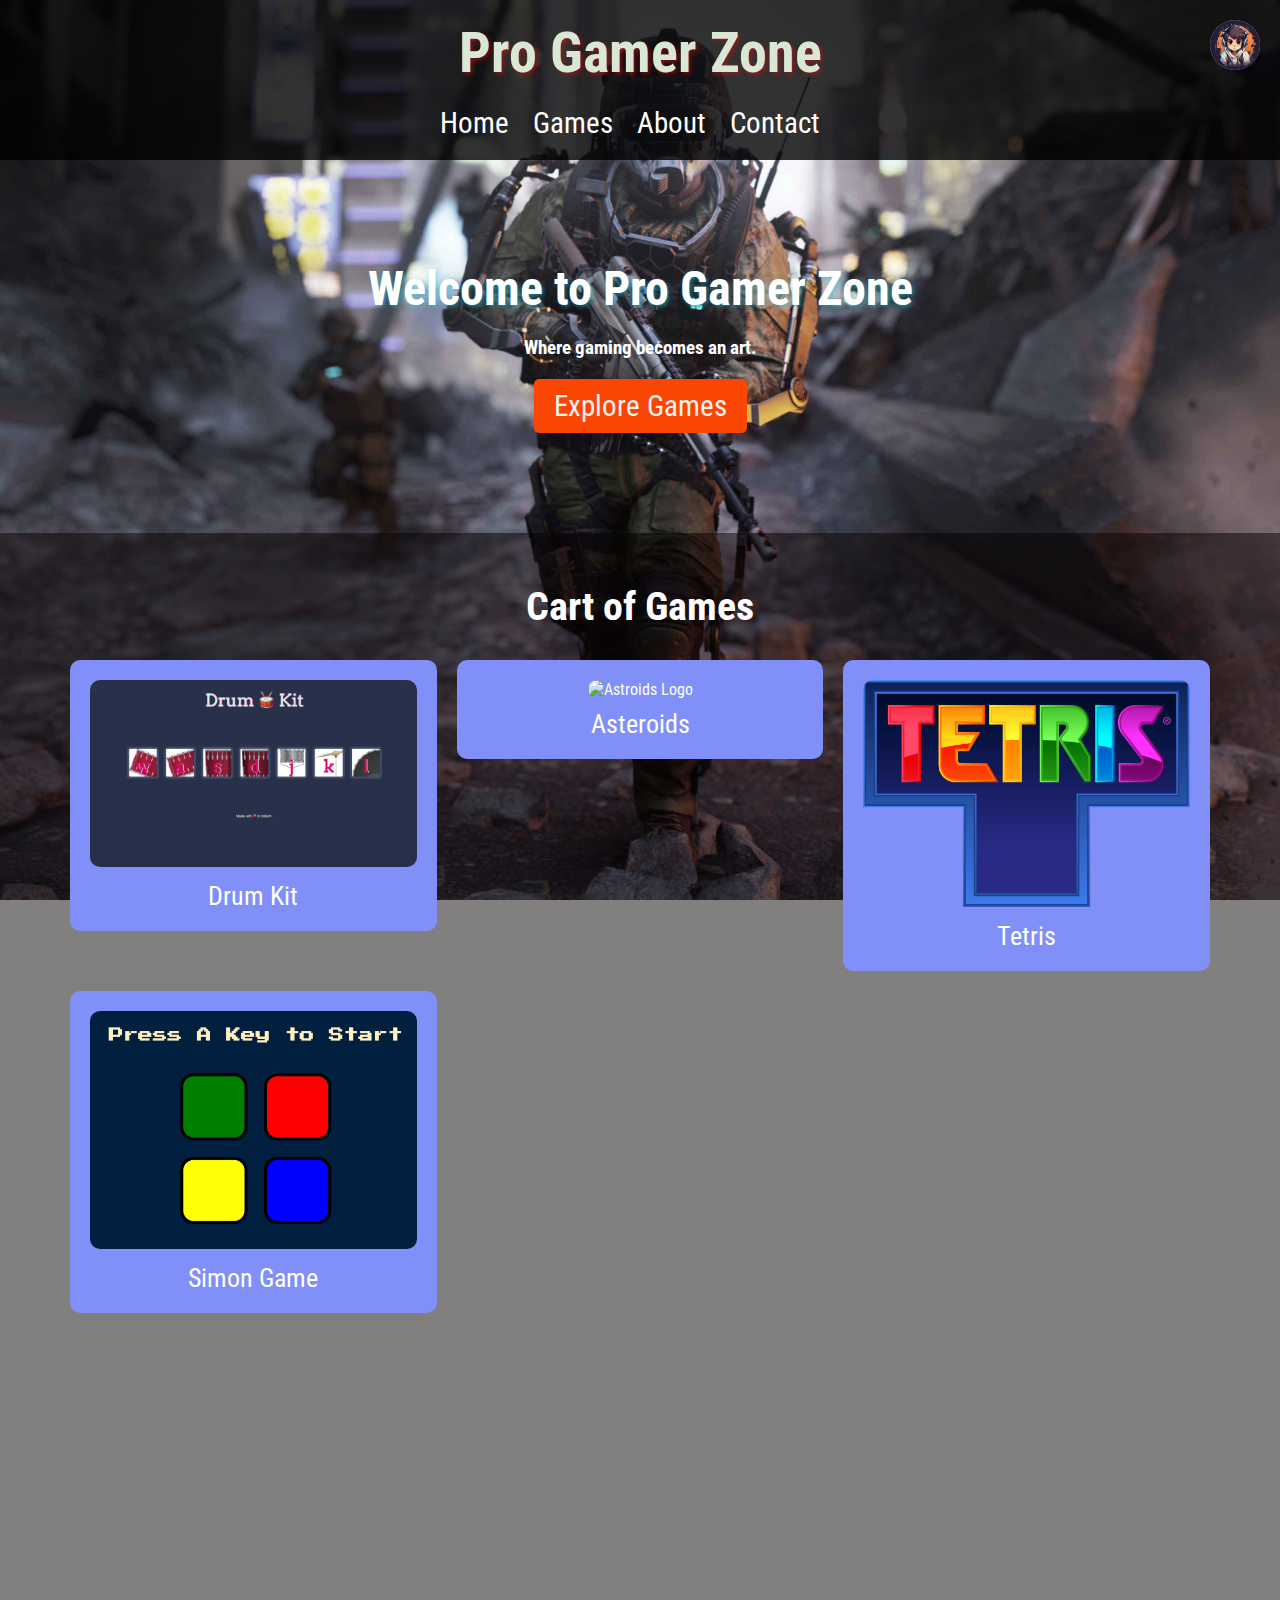
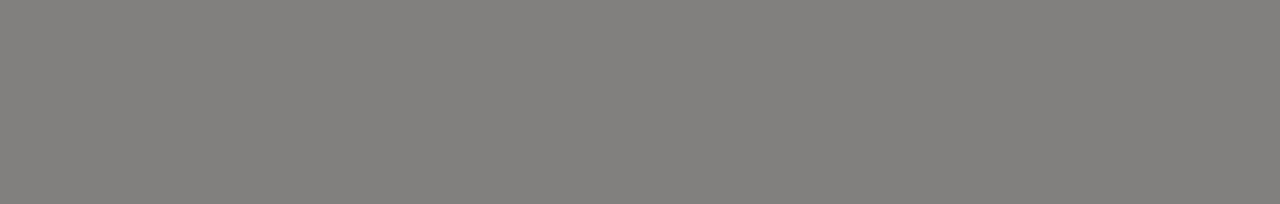
==== index.html @ a377dada "files Added" ====
<!DOCTYPE html>
<html lang="en">
<head>
    <meta charset="UTF-8">
    <meta name="viewport" content="width=device-width, initial-scale=1.0">
    <title>Pro Gamer Zone</title>
    
    <link rel="stylesheet" href="https://unpkg.com/swiper/swiper-bundle.min.css" />
    <link href="https://fonts.googleapis.com/css2?family=Roboto+Condensed:wght@400;700&display=swap" rel="stylesheet">
    <style>
        /* Reset default browser styles */
        * {
            margin: 0;
            padding: 0;
            box-sizing: border-box;
        }

        body {
            font-family: 'Roboto Condensed', sans-serif;
            background-image: url("sources/background.jpg");
            background-size: cover;
            background-position: center;
            color: #ffffff;
            margin: 0;
            padding: 0;
            background-attachment: fixed;
        }

        .container {
            max-width: 1200px;
            margin: 0 auto;
            padding: 0 20px;
        }

        header {
            padding: 20px 0;
            text-align: center;
            background-color: rgba(0, 0, 0, 0.8);
            position: relative;
        }

        header h1 {
            color: rgb(216, 232, 213);
            font-size: 3.5rem;
            text-shadow: 2px 2px 4px rgba(240, 5, 5, 0.5);
            margin-bottom: 20px;
        }

        nav ul {
            list-style-type: none;
            margin: 0;
            padding: 0;
        }

        nav ul li {
            display: inline;
            margin-right: 20px;
        }

        nav ul li a {
            color: #fefefe;
            text-decoration: none;
            font-size: 1.8rem;
            transition: color 0.3s;
        }

        nav ul li a:hover {
            color: #fa4604;
        }

        .avatar {
            position: absolute;
            top: 20px;
            right: 20px;
            width: 50px;
            height: 50px;
            background-color: rgba(255, 255, 255, 0.7);
            border-radius: 50%;
            display: flex;
            justify-content: center;
            align-items: center;
            cursor: pointer;
            transition: background-color 0.3s;
        }

        .avatar img {
            width: 50px;
            height: 50px;
            border-radius: 50%;
            object-fit: cover;
        }

        .avatar:hover {
            background-color: rgba(255, 255, 255, 0.9);
        }

        .user-options {
            position: absolute;
            top: 80px;
            right: 20px;
            background-color: rgba(255, 255, 255, 0.9);
            border-radius: 10px;
            box-shadow: 0px 0px 10px rgba(0, 0, 0, 0.3);
            padding: 10px 20px;
            display: none;
            z-index: 1;
        }

        .user-options ul {
            list-style-type: none;
            padding: 0;
            margin: 0;
        }

        .user-options ul li {
            margin-bottom: 10px;
        }

        .user-options ul li a {
            color: #333;
            text-decoration: none;
            font-size: 1.6rem;
        }

        .user-options ul li a:hover {
            color: #fa4604;
        }

        .hero {
            background-color: rgba(0, 0, 0, 0);
            color: #ffffff;
            padding: 100px 0;
            text-align: center;
            position: relative;
            overflow: hidden;
        }

        .hero h2 {
            font-size: 3rem;
            margin-bottom: 20px;
            text-shadow: 2px 2px 4px rgba(9, 202, 232, 0.5);
        }

        .btn {
            display: inline-block;
            background-color: #fa4604;
            color: #f5f1f1;
            padding: 10px 20px;
            text-decoration: none;
            border-radius: 5px;
            font-size: 1.8rem;
            margin-top: 20px;
            transition: all 0.3s ease;
        }

        .btn:hover {
            background-color: #e62908;
        }

        .game-list {
            background-color: rgba(6, 0, 0, 0.5);
            color: #fff;
            padding: 50px 0;
            text-align: center;
        }

        .game-list h2 {
            font-size: 2.5rem;
            margin-bottom: 20px;
        }

        .game-list ul {
            list-style-type: none;
            padding: 0;
            margin: 0;
            display: flex;
            flex-wrap: wrap;
            justify-content: center;
        }

        .game-list li {
            margin: 10px;
            flex: 0 0 calc(33.333% - 20px);
            max-width: calc(33.333% - 20px);
            position: relative;
            overflow: hidden;
            transform: translateY(50px);
            opacity: 0;
            transition: transform 0.5s ease, opacity 0.5s ease;
        }

        .game-list li a {
            display: block;
            background-color: #818ff8;
            color: #fff;
            padding: 20px;
            text-decoration: none;
            border-radius: 10px;
            transition: all 0.3s ease;
        }

        .game-list li a:hover {
            background-color: #f3800d;
        }

        .game-list li img {
            width: 100%;
            height: auto;
            border-radius: 10px;
        }

        .game-list li p {
            margin-top: 10px;
            font-size: 1.6rem;
        }

        footer {
            background-color: #333;
            color: #fff;
            padding: 20px 0;
            text-align: center;
        }

        footer p {
            font-size: 1.4rem;
        }

        .social-media {
            margin-top: 20px;
        }

        .social-media a {
            color: #fff;
            font-size: 1.6rem;
            margin: 0 10px;
            transition: color 0.3s;
        }

        .social-media a:hover {
            color: #fa4604;
        }
    </style>
</head>
<body>
    <header>
        <div class="container">
            <h1>Pro Gamer Zone</h1>
            <nav>
                <ul>
                    <li><a href="index.html">Home</a></li>
                    <li><a href="#" onclick="checkLogin('games.html')">Games</a></li>
                    <li><a href="about.html">About</a></li>
                    <li><a href="contact.html">Contact</a></li>
                </ul>
            </nav>
            <div class="avatar" onclick="toggleUserOptions()">
                <img src="./sources/login2.jpeg" alt="User Avatar">
            </div>
            <div class="user-options" id="userOptions">
                <ul>
                    <li><a href="login/index.html">Login</a></li>
                    <li><a href="#" onclick="logout()">Logout</a></li>
                </ul>
            </div>
        </div>
    </header>
    <section class="hero">
        <div class="container">
            <h2>Welcome to Pro Gamer Zone</h2>
            <h3>Where gaming becomes an art.</h3>
            <a href="games.html" class="btn">Explore Games</a>
        </div>
    </section>
    <section class="game-list">
        <div class="container">
            <h2>Cart of Games</h2>
            <ul>
                
                <li>
                    <a href="#" onclick="checkLogin('Drum-Kit-main/index.html')">
                        <img src="./sources/Drumkit.jpeg" alt="Drum Kit Logo">
                        <p>Drum Kit</p>
                        
                    </a>
                </li>
                <li>
                    <a href="#" onclick="checkLogin('ASTEROIDS/index.html')">
                        <img src="https://imageio.forbes.com/specials-images/imageserve/618ed11bde61f1b9de93c0c6/The-space-themed-multidirectional-shooter-arcade-game--Asteroids--/960x0.jpg?format=jpg&width=960" alt="Astroids Logo">
                        <p>Asteroids</p>
                       
                    </a>
                </li>
               
                <li>
                    <a href="#" onclick="checkLogin('Tetris/tetris2.html')">
                        <img src="./sources/tetris.png" alt="Tik Tac Toe Logo">
                        <p>Tetris</p>
                       
                    </a>
                </li>
                <li>
                    <a href="#" onclick="checkLogin('Simon Game Challenge Completed/index.html')">
                        <img src="./sources/simon.png" alt="Simon Game Logo">
                        <p>Simon Game</p>
                       
                    </a>
                </li>
                <li>
                    <a href="#" onclick="checkLogin('Minesweeper/index.html')">
                        <img src="./sources/mineseeperimage.png" alt="Tetris Logo">
                        <p>Minesweeper</p>
                       
                    </a>
                </li>
                <li>
                    <a href="#" onclick="checkLogin('FLAPPY-BIRD-GAME-main/index.html')">
                        <img src="./sources/Flappy_Bird_icon.png" alt="Tetris Logo">
                        <p>Flappy Bird</p>
                       
                    </a>
                </li>
                <li>
                    <a href="#" onclick="checkLogin('snake.js-master/index.html')">
                        <img src="./sources/snake.png" alt="Tetris Logo">
                        <p>Snake</p>
                       
                    </a>
                </li>
                <li>
                    <a href="#" onclick="checkLogin('tic-tac-toe/index.html')">
                        <img src="./sources/tictactoe.png" alt="Tetris Logo">
                        <p>Tic-Tac-Toe</p>
                       
                    </a>
                </li>
            </ul>
        </div>
    </section>
    <script>
        // Function to check login status and handle animations
        function checkLogin(gamePage) {
            console.log("Checking login status...");
            var username = localStorage.getItem('username');
            console.log("Username:", username);
            if (!username) {
                alert('Please login to access games.');
                console.log("Redirecting to login page...");
                window.location.href = "login/index.html";
            } else {
                console.log("User is logged in, redirecting to game page:", gamePage);
                window.location.href = gamePage;
            }
        }

        // Function to handle logout
        function logout() {
            console.log("Logging out...");
            localStorage.removeItem('username');
            alert("You have been logged out.");
        }

        // Function to toggle user options menu
        function toggleUserOptions() {
            var userOptions = document.getElementById('userOptions');
            userOptions.style.display = userOptions.style.display === 'block' ? 'none' : 'block';
        }

        // Animation for game list items
        document.addEventListener("DOMContentLoaded", function() {
            var gameItems = document.querySelectorAll('.game-list li');
            gameItems.forEach(function(item, index) {
                setTimeout(function() {
                    item.style.transform = 'translateY(0)';
                    item.style.opacity = '1';
                }, index * 200); // Add delay to each item for a staggered effect
            });
        });
    </script>
</body>
</html>
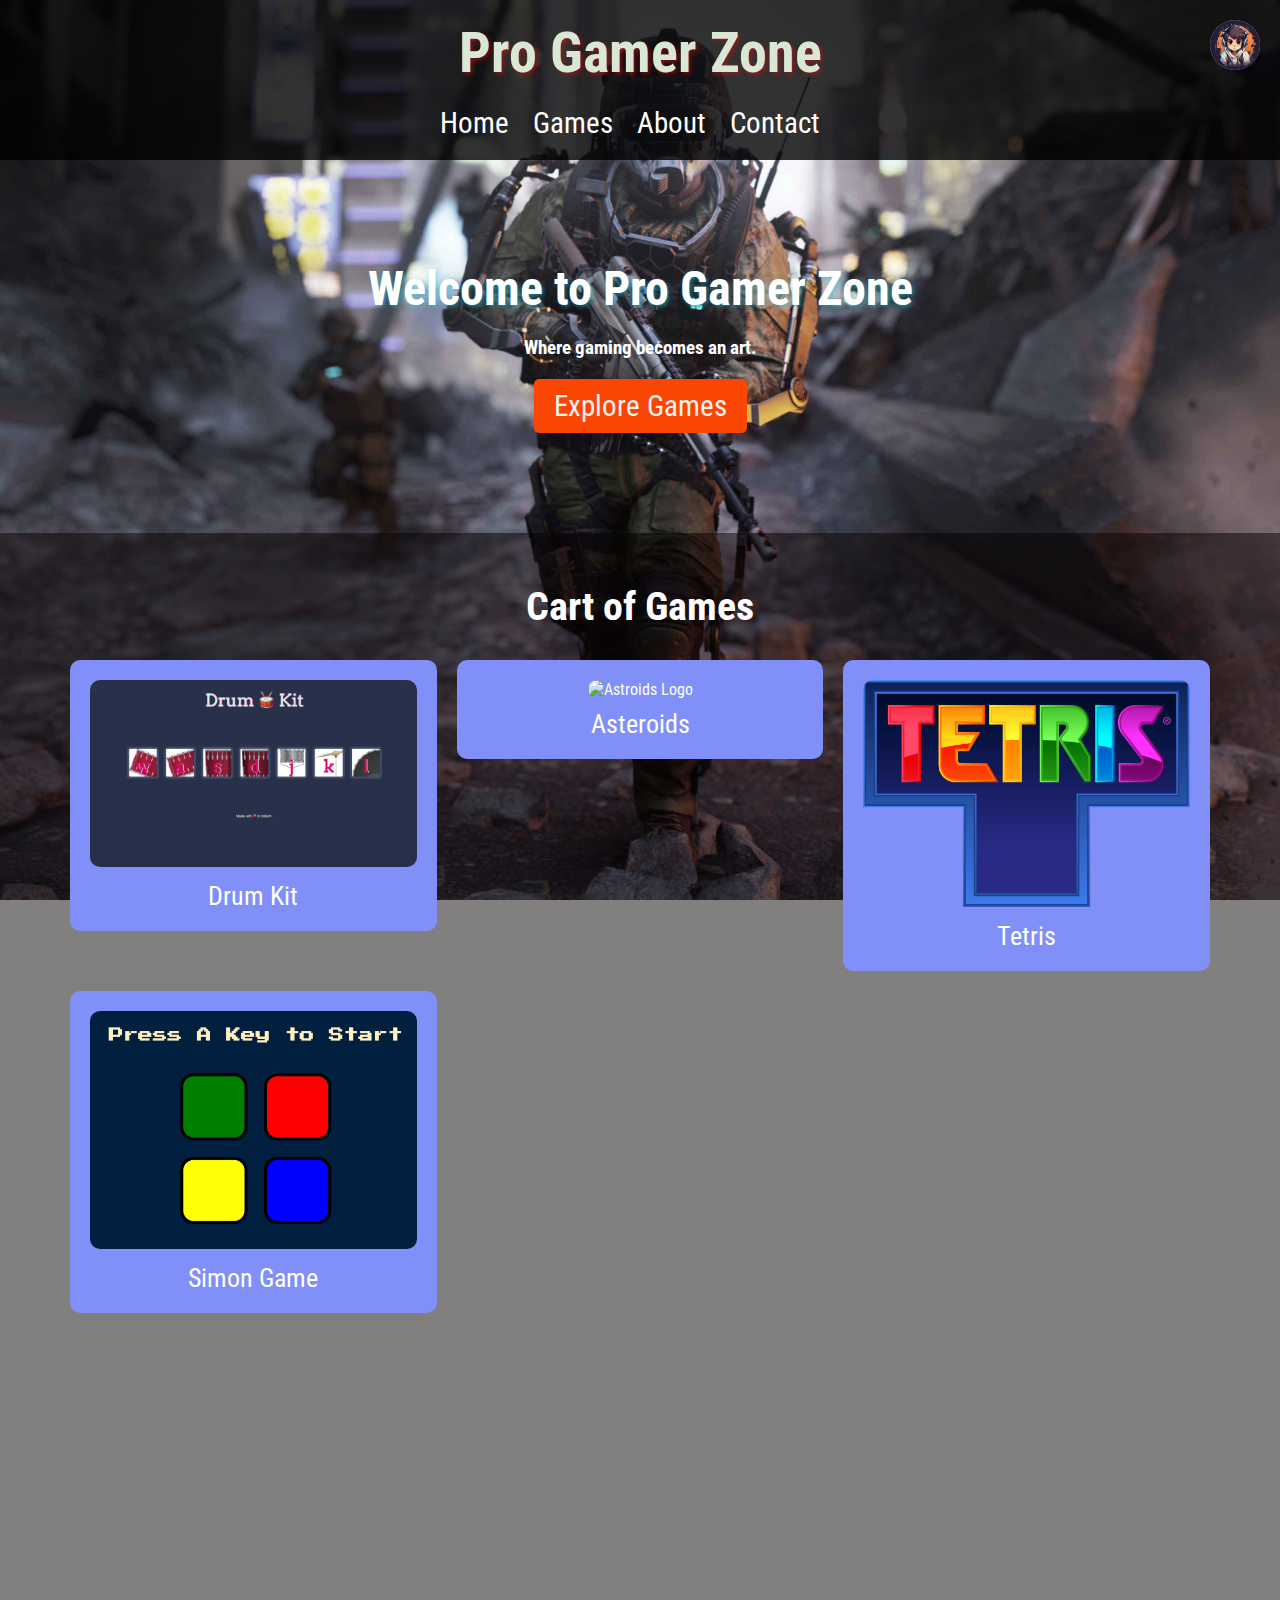
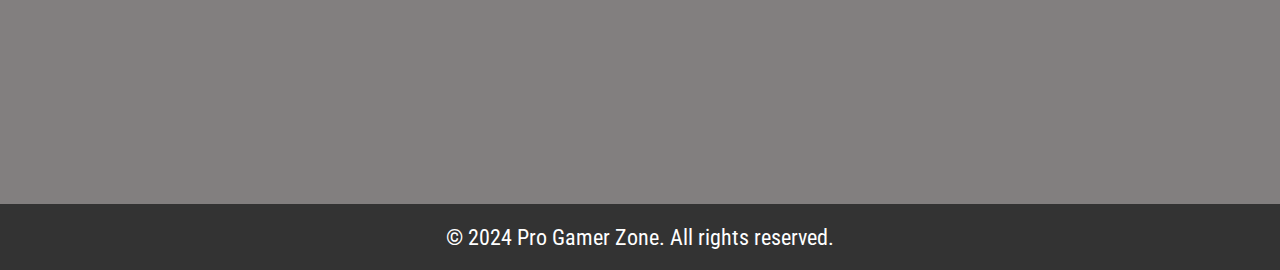
==== commit 4b5558c0: "Update index.html" ====
--- a/index.html
+++ b/index.html
@@ -336,6 +336,11 @@
             </ul>
         </div>
     </section>
+    <footer>
+        <div class="container">
+            <p>&copy; 2024 Pro Gamer Zone. All rights reserved.</p>
+        </div>
+    </footer>
     <script>
         // Function to check login status and handle animations
         function checkLogin(gamePage) {
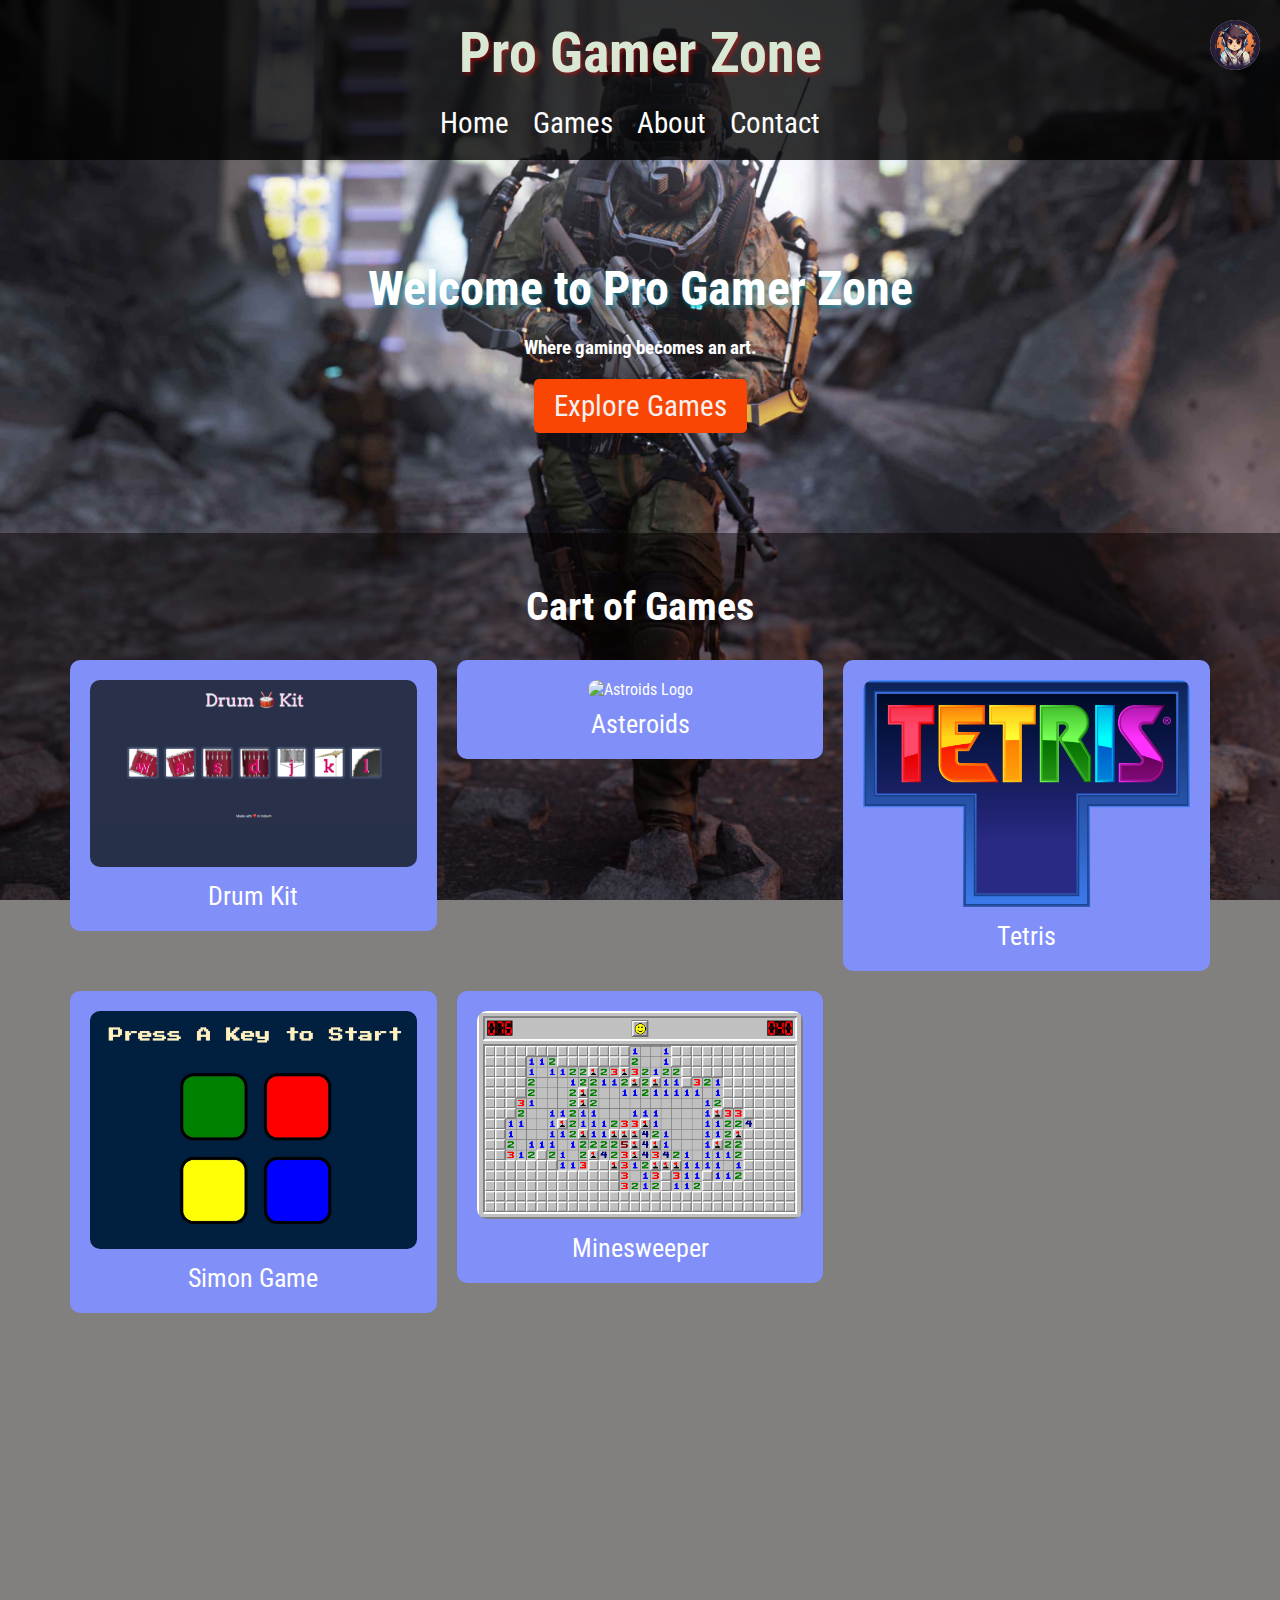
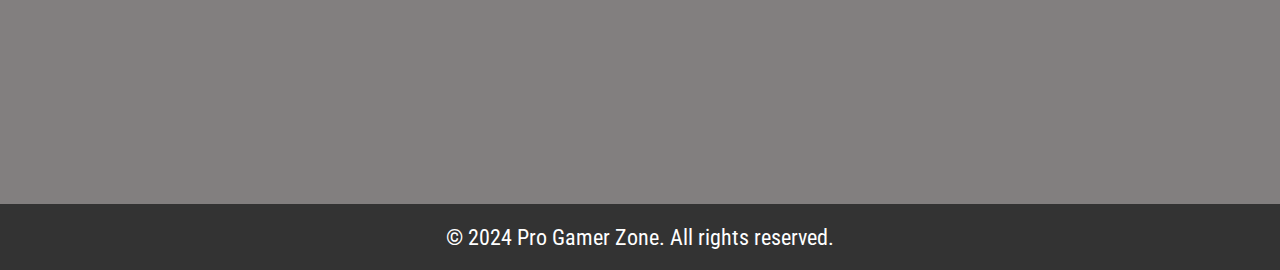
==== commit 24591691: "Update index.html" ====
--- a/index.html
+++ b/index.html
@@ -8,7 +8,7 @@
     <link rel="stylesheet" href="https://unpkg.com/swiper/swiper-bundle.min.css" />
     <link href="https://fonts.googleapis.com/css2?family=Roboto+Condensed:wght@400;700&display=swap" rel="stylesheet">
     <style>
-        /* Reset default browser styles */
+      
         * {
             margin: 0;
             padding: 0;
@@ -377,7 +377,7 @@
                 setTimeout(function() {
                     item.style.transform = 'translateY(0)';
                     item.style.opacity = '1';
-                }, index * 200); // Add delay to each item for a staggered effect
+                }, index * 200); 
             });
         });
     </script>
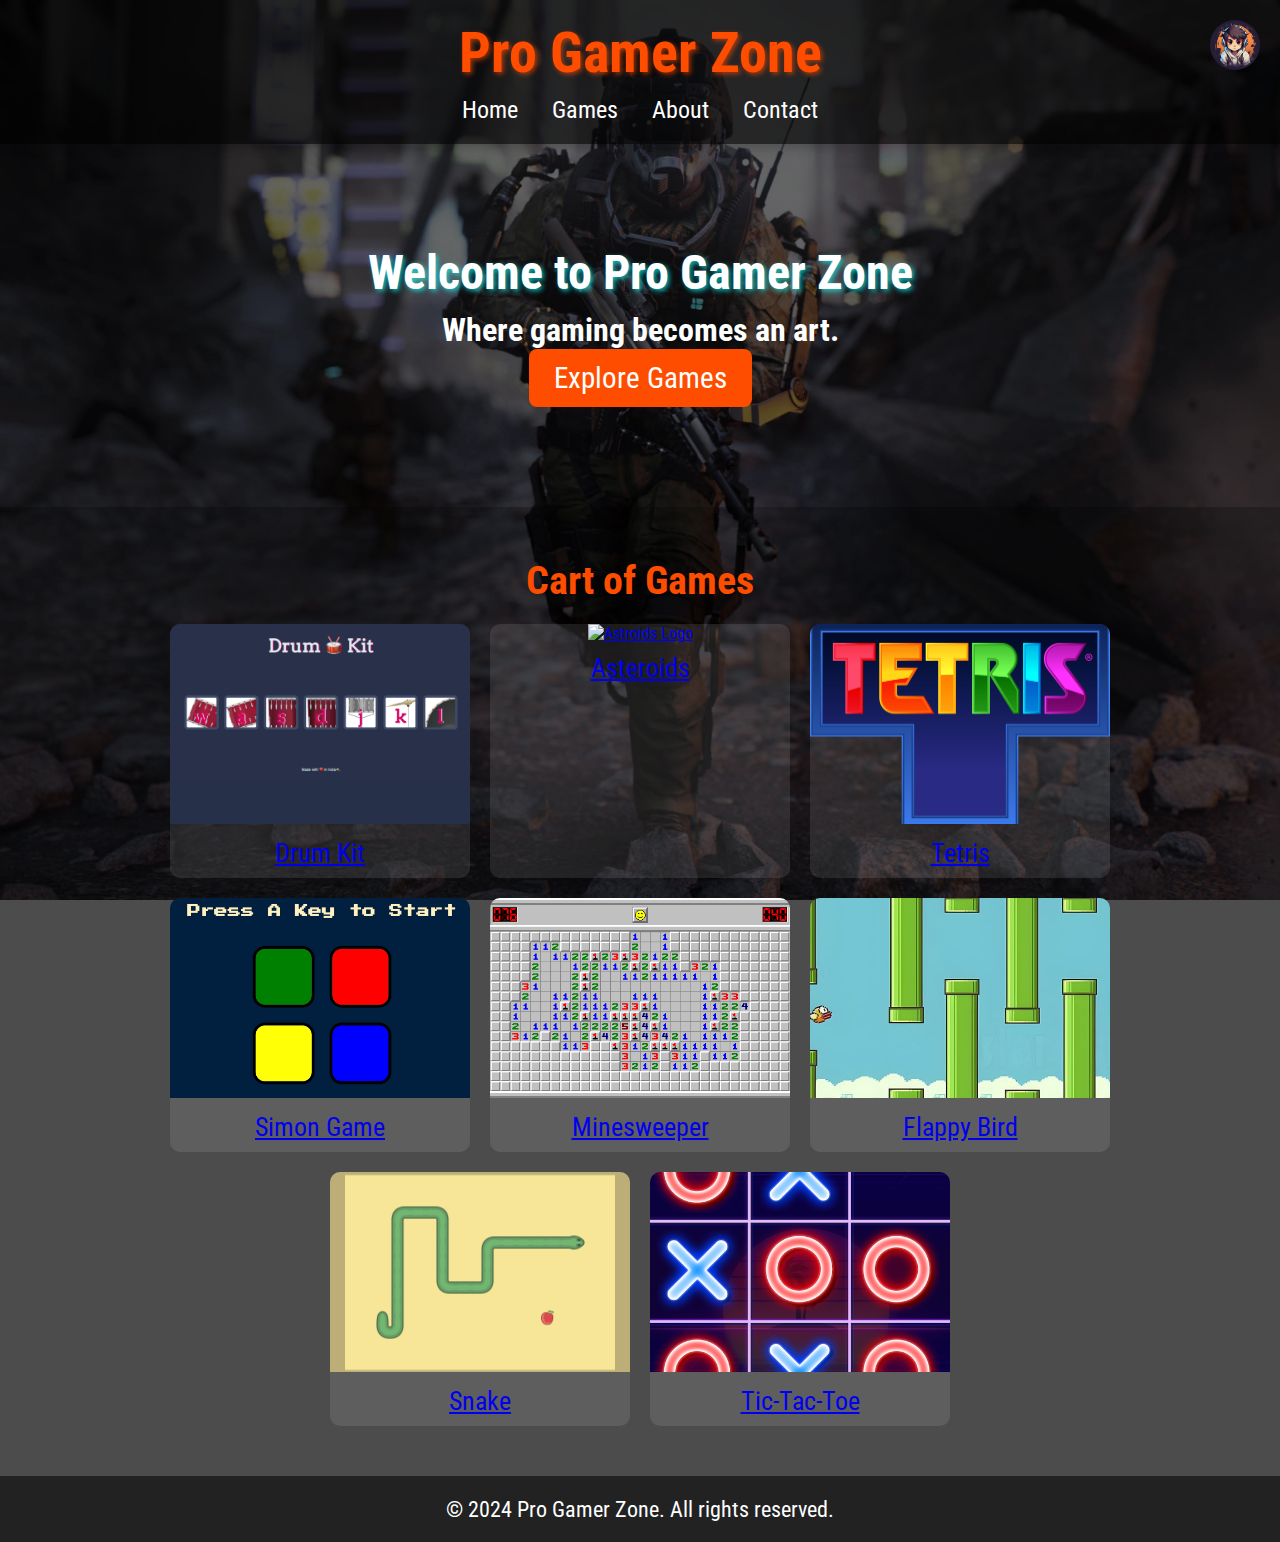
==== commit eaa68238: "Update index.html" ====
--- a/index.html
+++ b/index.html
@@ -9,236 +9,227 @@
     <link href="https://fonts.googleapis.com/css2?family=Roboto+Condensed:wght@400;700&display=swap" rel="stylesheet">
     <style>
       
-        * {
-            margin: 0;
-            padding: 0;
-            box-sizing: border-box;
-        }
+     * {
+        margin: 0;
+        padding: 0;
+        box-sizing: border-box;
+        font-family: 'Roboto Condensed', sans-serif;
+    }
+    
+    body {
+        background-image: url("sources/background.jpg");
+        background-size: cover;
+        background-position: center;
+        background-attachment: fixed;
+        color: #ffffff;
+    }
+    
+    .container {
+        max-width: 1200px;
+        margin: auto;
+        padding: 0 20px;
+    }
+    
+    /* Header */
+    header {
+        padding: 20px 0;
+        background: rgba(0, 0, 0, 0.85);
+        text-align: center;
+        position: relative;
+        box-shadow: 0 4px 10px rgba(0, 0, 0, 0.2);
+    }
+    
+    header h1 {
+        font-size: 3.5rem;
+        color: #ff4d00;
+        text-shadow: 2px 2px 5px rgba(255, 77, 0, 0.6);
+    }
+    
+    nav ul {
+        list-style: none;
+        margin-top: 10px;
+    }
+    
+    nav ul li {
+        display: inline;
+        margin: 0 15px;
+    }
+    
+    nav ul li a {
+        color: #ffffff;
+        text-decoration: none;
+        font-size: 1.5rem;
+        transition: color 0.3s ease-in-out;
+    }
+    
+    nav ul li a:hover {
+        color: #ff4d00;
+    }
+    
+    /* Avatar */
+    .avatar {
+        position: absolute;
+        top: 20px;
+        right: 20px;
+        width: 50px;
+        height: 50px;
+        border-radius: 50%;
+        overflow: hidden;
+        transition: transform 0.3s ease;
+    }
+    
+    .avatar:hover {
+        transform: scale(1.1);
+    }
+    
+    .avatar img {
+        width: 100%;
+        height: 100%;
+        object-fit: cover;
+    }
+    
+    /* User Options */
+    .user-options {
+        position: absolute;
+        top: 80px;
+        right: 20px;
+        background: rgba(255, 255, 255, 0.95);
+        padding: 10px 15px;
+        border-radius: 8px;
+        box-shadow: 0 4px 10px rgba(0, 0, 0, 0.3);
+        display: none;
+    }
+    
+    .user-options ul {
+        list-style: none;
+        padding: 0;
+    }
+    
+    .user-options ul li {
+        margin: 10px 0;
+    }
+    
+    .user-options ul li a {
+        color: #333;
+        font-size: 1.4rem;
+        text-decoration: none;
+    }
+    
+    .user-options ul li a:hover {
+        color: #ff4d00;
+    }
+    
+    /* Hero Section */
+    .hero {
+        text-align: center;
+        padding: 100px 0;
+        background: rgba(0, 0, 0, 0.6);
+    }
+    
+    .hero h2 {
+        font-size: 3rem;
+        text-shadow: 2px 2px 5px rgba(0, 255, 255, 0.7);
+    }
+    
+    .hero h3 {
+        font-size: 2rem;
+        margin-top: 10px;
+    }
+    
+    .btn {
+        display: inline-block;
+        background: #ff4d00;
+        color: #fff;
+        padding: 12px 25px;
+        text-decoration: none;
+        font-size: 1.8rem;
+        border-radius: 8px;
+        transition: background 0.3s ease;
+    }
+    
+    .btn:hover {
+        background: #e03c00;
+    }
+    
+    /* Game List */
+    .game-list {
+        text-align: center;
+        padding: 50px 0;
+        background: rgba(0, 0, 0, 0.7);
+    }
+    
+    .game-list h2 {
+        font-size: 2.5rem;
+        margin-bottom: 20px;
+        color: #ff4d00;
+    }
+    
+    .game-list ul {
+        display: flex;
+        flex-wrap: wrap;
+        justify-content: center;
+        gap: 20px;
+    }
+    
+    .game-list li {
+        width: 300px;
+        background: rgba(255, 255, 255, 0.1);
+        border-radius: 10px;
+        overflow: hidden;
+        transition: transform 0.3s ease, box-shadow 0.3s ease;
+    }
+    
+    .game-list li:hover {
+        transform: scale(1.05);
+        box-shadow: 0 5px 15px rgba(255, 77, 0, 0.4);
+    }
+    
+    .game-list li img {
+        width: 100%;
+        height: 200px;
+        object-fit: cover;
+    }
+    
+    .game-list li p {
+        font-size: 1.6rem;
+        padding: 10px;
+    }
+    
+    /* Footer */
+    footer {
+        background: #222;
+        color: #fff;
+        text-align: center;
+        padding: 20px 0;
+    }
+    
+    footer p {
+        font-size: 1.4rem;
+    }
+    
+    /* Responsive Design */
+    @media (max-width: 768px) {
+        header h1 {
+            font-size: 2.5rem;
+        }
+    
+        nav ul li a {
+            font-size: 1.3rem;
+        }
+    
+        .hero h2 {
+            font-size: 2.5rem;
+        }
+    
+        .game-list ul {
+            flex-direction: column;
+        }
+    
+        .game-list li {
+            width: 100%;
+        }
+    }
 
-        body {
-            font-family: 'Roboto Condensed', sans-serif;
-            background-image: url("sources/background.jpg");
-            background-size: cover;
-            background-position: center;
-            color: #ffffff;
-            margin: 0;
-            padding: 0;
-            background-attachment: fixed;
-        }
-
-        .container {
-            max-width: 1200px;
-            margin: 0 auto;
-            padding: 0 20px;
-        }
-
-        header {
-            padding: 20px 0;
-            text-align: center;
-            background-color: rgba(0, 0, 0, 0.8);
-            position: relative;
-        }
-
-        header h1 {
-            color: rgb(216, 232, 213);
-            font-size: 3.5rem;
-            text-shadow: 2px 2px 4px rgba(240, 5, 5, 0.5);
-            margin-bottom: 20px;
-        }
-
-        nav ul {
-            list-style-type: none;
-            margin: 0;
-            padding: 0;
-        }
-
-        nav ul li {
-            display: inline;
-            margin-right: 20px;
-        }
-
-        nav ul li a {
-            color: #fefefe;
-            text-decoration: none;
-            font-size: 1.8rem;
-            transition: color 0.3s;
-        }
-
-        nav ul li a:hover {
-            color: #fa4604;
-        }
-
-        .avatar {
-            position: absolute;
-            top: 20px;
-            right: 20px;
-            width: 50px;
-            height: 50px;
-            background-color: rgba(255, 255, 255, 0.7);
-            border-radius: 50%;
-            display: flex;
-            justify-content: center;
-            align-items: center;
-            cursor: pointer;
-            transition: background-color 0.3s;
-        }
-
-        .avatar img {
-            width: 50px;
-            height: 50px;
-            border-radius: 50%;
-            object-fit: cover;
-        }
-
-        .avatar:hover {
-            background-color: rgba(255, 255, 255, 0.9);
-        }
-
-        .user-options {
-            position: absolute;
-            top: 80px;
-            right: 20px;
-            background-color: rgba(255, 255, 255, 0.9);
-            border-radius: 10px;
-            box-shadow: 0px 0px 10px rgba(0, 0, 0, 0.3);
-            padding: 10px 20px;
-            display: none;
-            z-index: 1;
-        }
-
-        .user-options ul {
-            list-style-type: none;
-            padding: 0;
-            margin: 0;
-        }
-
-        .user-options ul li {
-            margin-bottom: 10px;
-        }
-
-        .user-options ul li a {
-            color: #333;
-            text-decoration: none;
-            font-size: 1.6rem;
-        }
-
-        .user-options ul li a:hover {
-            color: #fa4604;
-        }
-
-        .hero {
-            background-color: rgba(0, 0, 0, 0);
-            color: #ffffff;
-            padding: 100px 0;
-            text-align: center;
-            position: relative;
-            overflow: hidden;
-        }
-
-        .hero h2 {
-            font-size: 3rem;
-            margin-bottom: 20px;
-            text-shadow: 2px 2px 4px rgba(9, 202, 232, 0.5);
-        }
-
-        .btn {
-            display: inline-block;
-            background-color: #fa4604;
-            color: #f5f1f1;
-            padding: 10px 20px;
-            text-decoration: none;
-            border-radius: 5px;
-            font-size: 1.8rem;
-            margin-top: 20px;
-            transition: all 0.3s ease;
-        }
-
-        .btn:hover {
-            background-color: #e62908;
-        }
-
-        .game-list {
-            background-color: rgba(6, 0, 0, 0.5);
-            color: #fff;
-            padding: 50px 0;
-            text-align: center;
-        }
-
-        .game-list h2 {
-            font-size: 2.5rem;
-            margin-bottom: 20px;
-        }
-
-        .game-list ul {
-            list-style-type: none;
-            padding: 0;
-            margin: 0;
-            display: flex;
-            flex-wrap: wrap;
-            justify-content: center;
-        }
-
-        .game-list li {
-            margin: 10px;
-            flex: 0 0 calc(33.333% - 20px);
-            max-width: calc(33.333% - 20px);
-            position: relative;
-            overflow: hidden;
-            transform: translateY(50px);
-            opacity: 0;
-            transition: transform 0.5s ease, opacity 0.5s ease;
-        }
-
-        .game-list li a {
-            display: block;
-            background-color: #818ff8;
-            color: #fff;
-            padding: 20px;
-            text-decoration: none;
-            border-radius: 10px;
-            transition: all 0.3s ease;
-        }
-
-        .game-list li a:hover {
-            background-color: #f3800d;
-        }
-
-        .game-list li img {
-            width: 100%;
-            height: auto;
-            border-radius: 10px;
-        }
-
-        .game-list li p {
-            margin-top: 10px;
-            font-size: 1.6rem;
-        }
-
-        footer {
-            background-color: #333;
-            color: #fff;
-            padding: 20px 0;
-            text-align: center;
-        }
-
-        footer p {
-            font-size: 1.4rem;
-        }
-
-        .social-media {
-            margin-top: 20px;
-        }
-
-        .social-media a {
-            color: #fff;
-            font-size: 1.6rem;
-            margin: 0 10px;
-            transition: color 0.3s;
-        }
-
-        .social-media a:hover {
-            color: #fa4604;
-        }
     </style>
 </head>
 <body>
